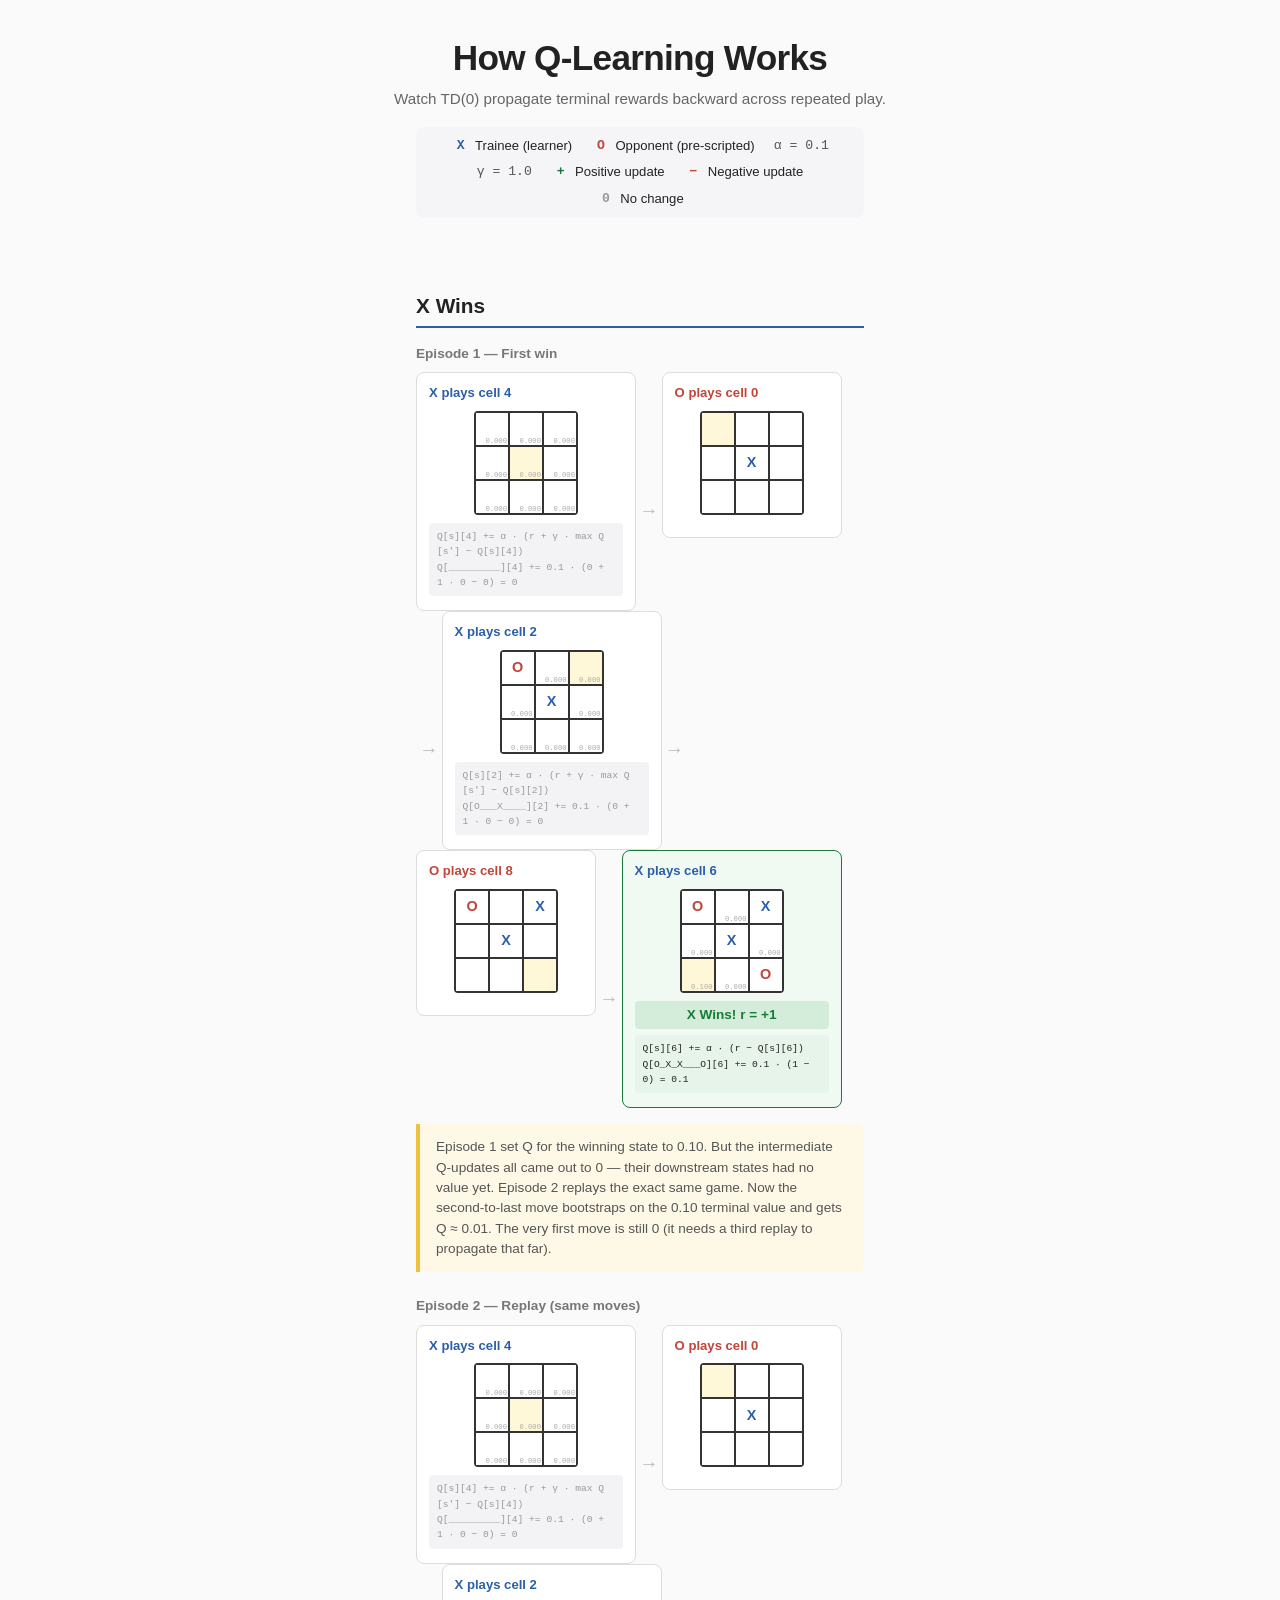
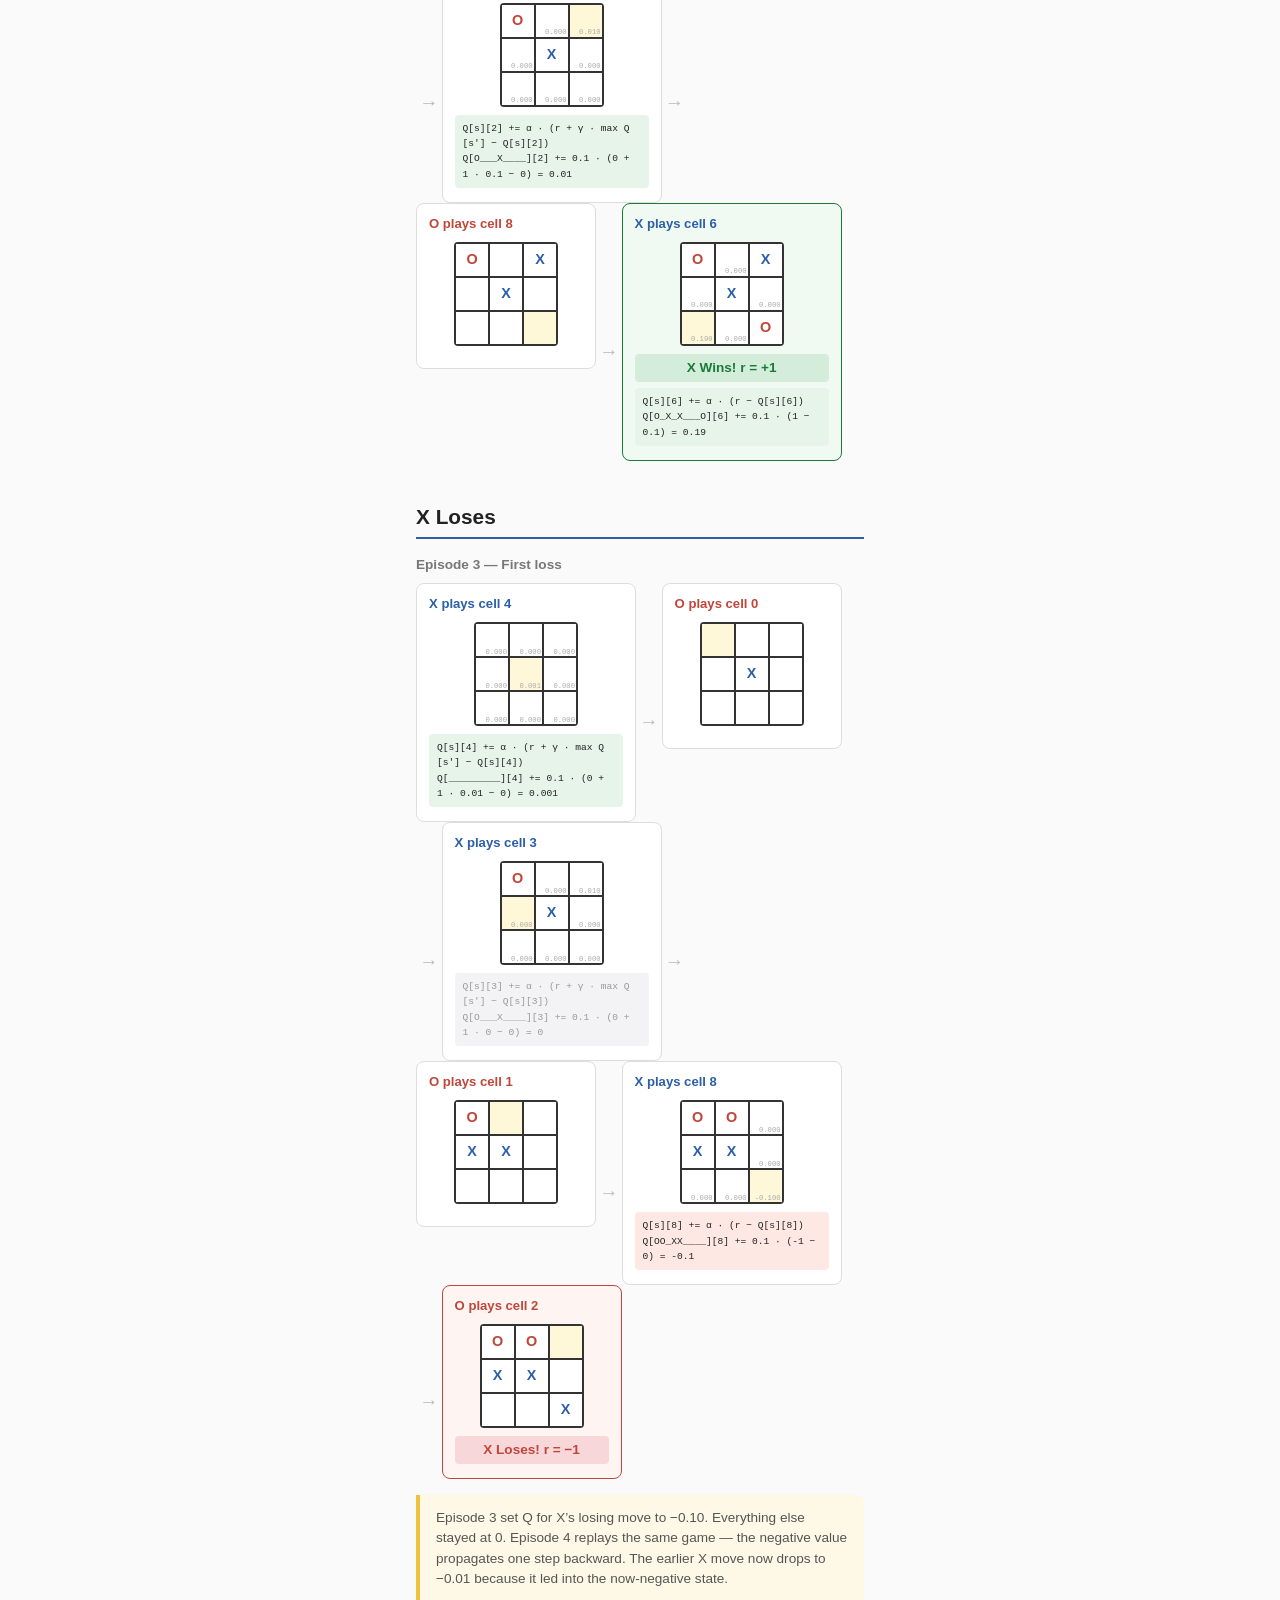
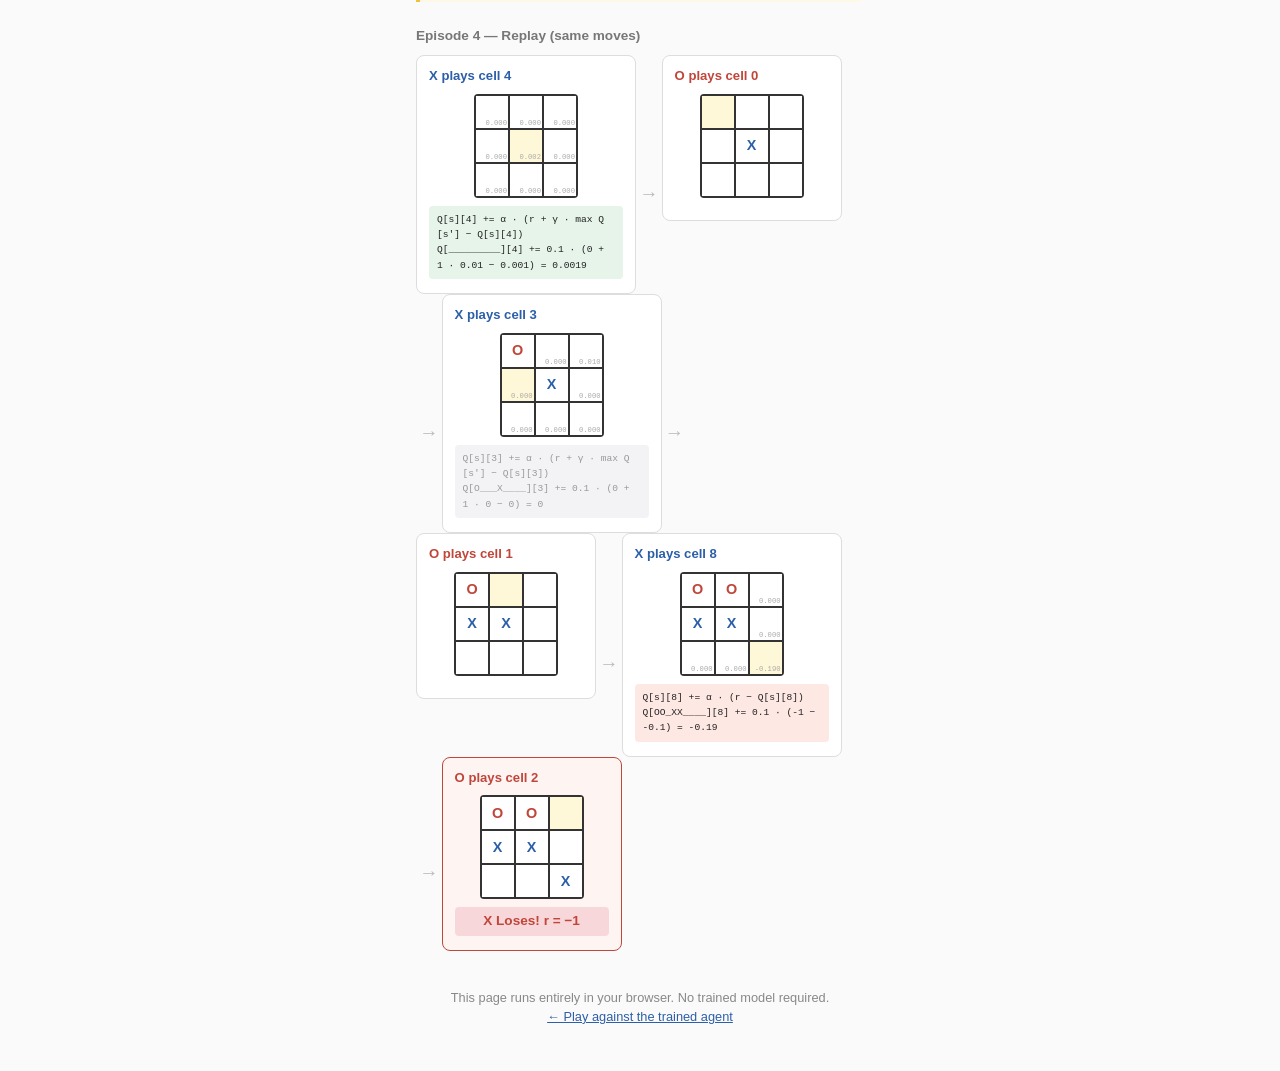
==== rl-ttt/web/ql-demo.html @ 16463ef4 "rl-ttt: add Q-learning demo web UI with 4 pre-scripted episodes" ====
<!DOCTYPE html>
<html lang="en">
<head>
  <meta charset="utf-8">
  <title>How Q-Learning Works — rl-ttt</title>
  <meta name="viewport" content="width=device-width, initial-scale=1">
  <link rel="stylesheet" href="style.css">
  <link rel="stylesheet" href="ql-demo.css">
</head>
<body>
  <header>
    <h1>How Q-Learning Works</h1>
    <p class="subtitle">Watch TD(0) propagate terminal rewards backward across repeated play.</p>
  </header>

  <main>
    <section class="legend">
      <div class="legend-item"><span class="legend-swatch x">X</span> Trainee (learner)</div>
      <div class="legend-item"><span class="legend-swatch o">O</span> Opponent (pre-scripted)</div>
      <div class="legend-item"><span class="legend-param">&alpha; = 0.1</span></div>
      <div class="legend-item"><span class="legend-param">&gamma; = 1.0</span></div>
      <div class="legend-item"><span class="legend-swatch pos">+</span> Positive update</div>
      <div class="legend-item"><span class="legend-swatch neg">−</span> Negative update</div>
      <div class="legend-item"><span class="legend-swatch zero">0</span> No change</div>
    </section>

    <div id="episodes"><!-- JS-populated --></div>
  </main>

  <footer>
    <p>
      This page runs entirely in your browser. No trained model required.<br>
      <a href="index.html">&larr; Play against the trained agent</a>
    </p>
  </footer>

  <script src="ql-demo.js"></script>
</body>
</html>
---- rl-ttt/web/style.css ----
/* rl-ttt web UI — plain CSS, no framework. */

* {
  box-sizing: border-box;
}

html, body {
  margin: 0;
  padding: 0;
}

body {
  font-family: -apple-system, BlinkMacSystemFont, "Segoe UI", Roboto,
               "Helvetica Neue", Arial, sans-serif;
  background: #fafafa;
  color: #222;
  line-height: 1.5;
  min-height: 100vh;
  display: flex;
  flex-direction: column;
  align-items: center;
}

header {
  text-align: center;
  margin: 2rem 1rem 1rem;
}

header h1 {
  font-size: 2.2rem;
  margin: 0 0 0.2rem;
  letter-spacing: -0.02em;
}

.subtitle {
  margin: 0;
  color: #666;
  font-size: 0.95rem;
}

main {
  width: 100%;
  max-width: 480px;
  padding: 0 1rem;
  display: flex;
  flex-direction: column;
  align-items: stretch;
}

/* --- controls row --- */
.controls {
  display: flex;
  justify-content: space-between;
  align-items: center;
  gap: 1rem;
  margin: 0 0 1rem;
}

#turn {
  font-size: 1rem;
  font-weight: 500;
}

#turn.tx { color: #2c5fa8; }
#turn.to { color: #c0463a; }

.control {
  display: flex;
  align-items: center;
  gap: 0.5rem;
  font-size: 0.95rem;
}

select, button {
  font: inherit;
  padding: 0.4rem 0.7rem;
  border: 1px solid #ccc;
  border-radius: 6px;
  background: white;
  cursor: pointer;
}

button {
  background: #2c5fa8;
  color: white;
  border: 1px solid #2c5fa8;
  font-weight: 600;
}

button:hover {
  background: #1f4a8a;
}

button:disabled {
  background: #b8c4d4;
  border-color: #b8c4d4;
  cursor: not-allowed;
}

select:disabled {
  background: #eee;
  color: #888;
  cursor: not-allowed;
}

/* --- board --- */
.board {
  display: grid;
  grid-template-columns: repeat(3, 1fr);
  grid-template-rows: repeat(3, 1fr);
  gap: 6px;
  background: #333;
  border: 3px solid #333;
  border-radius: 8px;
  aspect-ratio: 1 / 1;
  width: 100%;
  margin: 0 0 1rem;
  user-select: none;
}

.cell {
  background: white;
  display: flex;
  align-items: center;
  justify-content: center;
  position: relative;
  font-size: 2.8rem;
  font-weight: 700;
  cursor: default;
  transition: background 0.15s;
}

.cell.clickable {
  cursor: pointer;
}

.cell.clickable:hover {
  background: #f0f4fa;
}

.cell .piece {
  line-height: 1;
}

.cell .qval {
  font-size: 1.2rem;
  font-weight: 400;
  font-family: ui-monospace, SFMono-Regular, "SF Mono", Menlo, Consolas, monospace;
}

.cell .qval.x { color: #2c5fa8; }
.cell .qval.o { color: #c0463a; }

.cell.x .piece { color: #2c5fa8; }
.cell.o .piece { color: #c0463a; }

.cell.last-move {
  background: #fff8d8;
}

.cell.last-move.x { background: #d8e6f7; }
.cell.last-move.o { background: #f5d6d2; }

/* --- caption + stats --- */
.caption {
  text-align: center;
  font-size: 0.8rem;
  color: #777;
  margin: 0 0 1rem;
}

.stats {
  display: grid;
  grid-template-columns: repeat(2, 1fr);
  gap: 0.5rem;
  margin: 0 0 2rem;
  padding: 0.7rem;
  background: #f1f1f3;
  border-radius: 8px;
  font-size: 0.85rem;
}

.stats div {
  text-align: center;
}

.stats dt {
  font-size: 0.7rem;
  color: #777;
  text-transform: uppercase;
  letter-spacing: 0.04em;
  margin: 0;
}

.stats dd {
  margin: 0.2rem 0 0;
  font-weight: 600;
  font-family: ui-monospace, SFMono-Regular, Menlo, Consolas, monospace;
}

/* --- footer --- */
footer {
  margin: 1rem 0 2rem;
  padding: 0 1rem;
  text-align: center;
  font-size: 0.8rem;
  color: #888;
}

footer code {
  background: #eee;
  padding: 0.1rem 0.3rem;
  border-radius: 3px;
  font-size: 0.85rem;
}
---- rl-ttt/web/ql-demo.css ----
/* Q-learning demo — styling for episode comic strips */

.legend {
  display: flex;
  flex-wrap: wrap;
  gap: 0.4rem 1.2rem;
  justify-content: center;
  margin: 0 0 2rem;
  padding: 0.6rem 1rem;
  background: #f5f5f7;
  border-radius: 8px;
  font-size: 0.82rem;
}

.legend-item {
  display: flex;
  align-items: center;
  gap: 0.3rem;
}

.legend-swatch {
  display: inline-block;
  min-width: 1.2rem;
  text-align: center;
  font-weight: 700;
  font-family: ui-monospace, SFMono-Regular, Menlo, Consolas, monospace;
}

.legend-swatch.x  { color: #2c5fa8; }
.legend-swatch.o  { color: #c0463a; }
.legend-swatch.pos { color: #1a7a3a; }
.legend-swatch.neg { color: #c0463a; }
.legend-swatch.zero { color: #999; }

.legend-param {
  font-family: ui-monospace, SFMono-Regular, Menlo, Consolas, monospace;
  color: #555;
}

/* Chapter heading */
.chapter-heading {
  margin: 2.5rem 0 0.5rem;
  padding-bottom: 0.3rem;
  border-bottom: 2px solid #2c5fa8;
  font-size: 1.3rem;
  font-weight: 700;
}

/* Episode label */
.episode-label {
  font-size: 0.85rem;
  color: #777;
  margin: 1rem 0 0.5rem;
  font-weight: 600;
}

/* Horizontal row of move cards */
.episode-row {
  display: flex;
  gap: 0;
  align-items: flex-start;
  margin: 0 0 0.5rem;
  flex-wrap: wrap;
}

/* Arrow between move cards */
.episode-arrow {
  display: flex;
  align-items: center;
  justify-content: center;
  min-width: 1.5rem;
  padding: 0 0.2rem;
  font-size: 1.2rem;
  color: #bbb;
  flex-shrink: 0;
  align-self: stretch;
  padding-top: 2.5rem;
}

/* Individual move card */
.move-card {
  border: 1px solid #ddd;
  border-radius: 8px;
  padding: 10px 12px 14px;
  min-width: 180px;
  max-width: 220px;
  background: white;
  flex-shrink: 0;
}

.move-card.term-win {
  border-color: #1a7a3a;
  background: #f0faf2;
}

.move-card.term-loss {
  border-color: #c0463a;
  background: #fef5f3;
}

.move-card-header {
  display: flex;
  align-items: center;
  gap: 0.4rem;
  margin: 0 0 8px;
  font-size: 0.82rem;
  font-weight: 600;
}

.move-card-header .x-move { color: #2c5fa8; }
.move-card-header .o-move { color: #c0463a; }

/* Mini board inside a move card */
.mini-board {
  display: grid;
  grid-template-columns: repeat(3, 2rem);
  grid-template-rows: repeat(3, 2rem);
  gap: 2px;
  background: #333;
  padding: 2px;
  border-radius: 4px;
  width: fit-content;
  margin: 0 auto 8px;
}

.mini-cell {
  background: white;
  display: flex;
  align-items: center;
  justify-content: center;
  font-size: 0.9rem;
  font-weight: 700;
  position: relative;
}

.mini-cell.x { color: #2c5fa8; }
.mini-cell.o { color: #c0463a; }

.mini-cell .mini-qval {
  position: absolute;
  bottom: 0;
  right: 1px;
  font-size: 0.45rem;
  font-weight: 400;
  font-family: ui-monospace, SFMono-Regular, Menlo, Consolas, monospace;
  color: #aaa;
  line-height: 1;
}

.mini-cell.last-action {
  background: #fff8d8;
}

/* Q-update formula block */
.q-update {
  margin-top: 6px;
  padding: 6px 8px;
  background: #f8f8fa;
  border-radius: 4px;
  font-family: ui-monospace, SFMono-Regular, Menlo, Consolas, monospace;
  font-size: 0.6rem;
  line-height: 1.6;
  word-break: break-all;
}

.q-update.pos { background: #e6f4ea; }
.q-update.neg { background: #fde8e4; }
.q-update.zero { background: #f3f3f5; color: #999; }

.q-update .term-highlight {
  background: #d4edda;
  padding: 0 2px;
  border-radius: 2px;
  font-weight: 700;
}

/* Terminal outcome banner */
.term-outcome {
  margin-top: 6px;
  padding: 4px 8px;
  border-radius: 4px;
  font-weight: 700;
  font-size: 0.85rem;
  text-align: center;
}

.term-outcome.win {
  background: #d4edda;
  color: #1a7a3a;
}

.term-outcome.loss {
  background: #f8d7da;
  color: #c0463a;
}

/* Bridge annotation between episodes */
.bridge {
  margin: 1rem 0 1.5rem;
  padding: 0.8rem 1rem;
  background: #fef9e7;
  border-left: 4px solid #f0c040;
  border-radius: 0 6px 6px 0;
  font-size: 0.85rem;
  color: #555;
  line-height: 1.5;
}

/* Footer cross-link */
footer a {
  color: #2c5fa8;
}
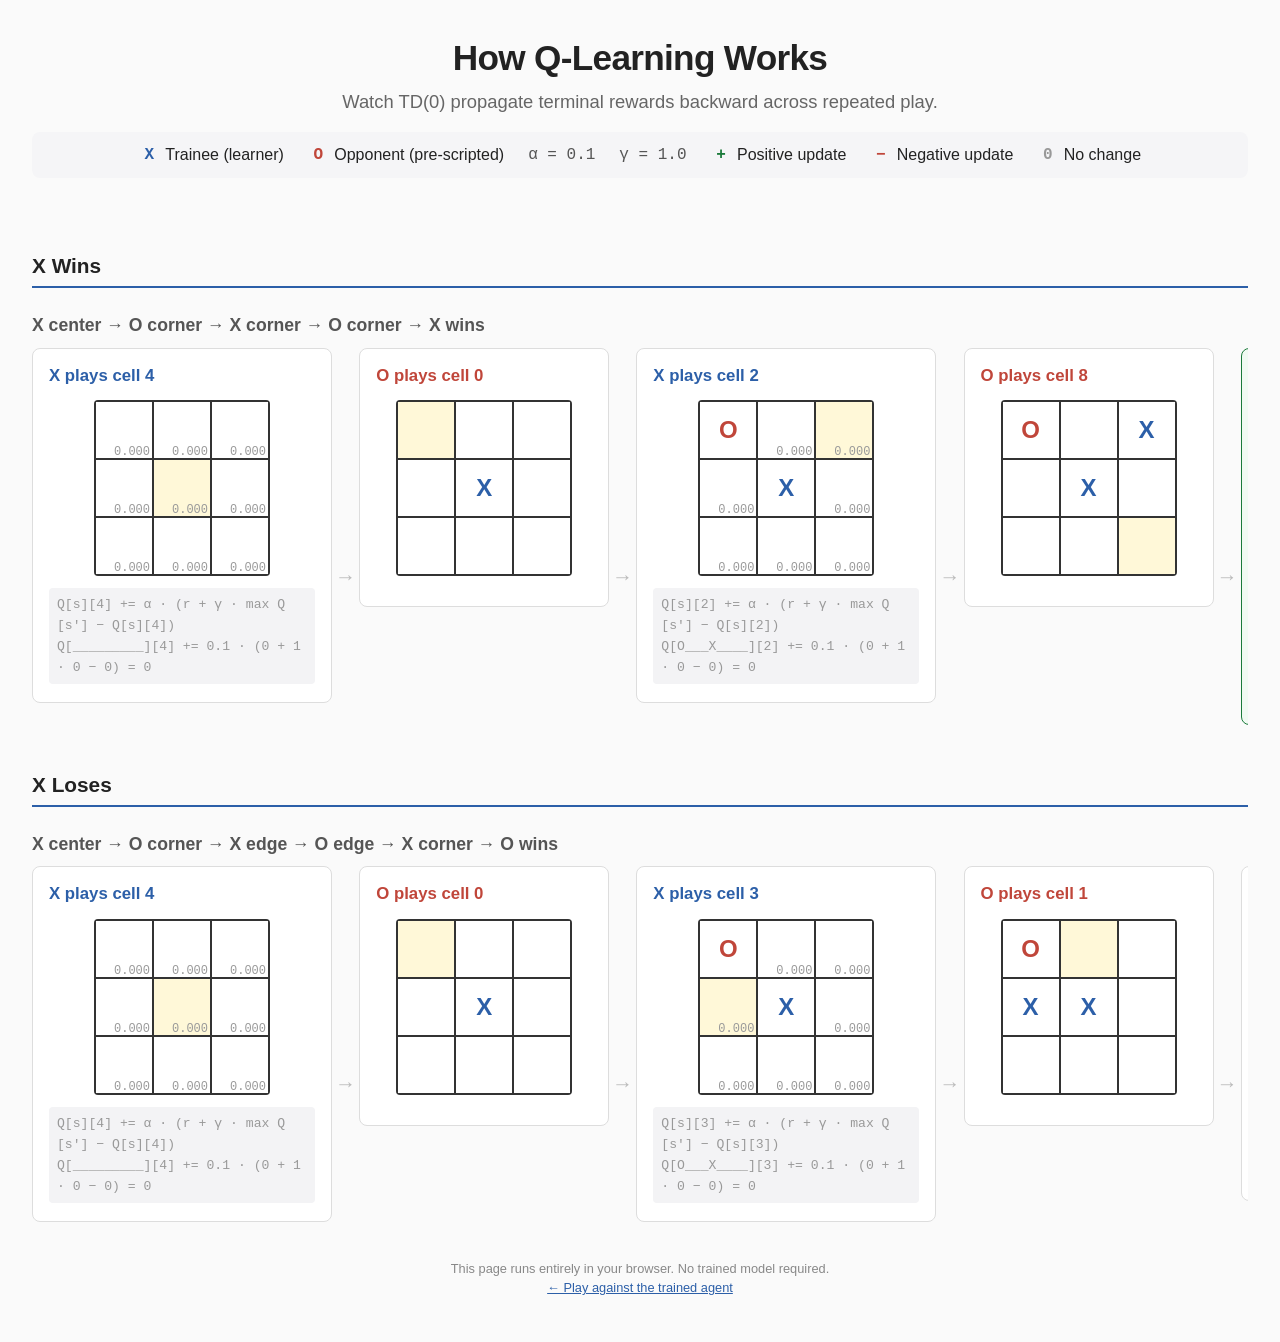
==== commit 44374647: "fix: widen ql-demo layout, double board size, increase font sizes" ====
--- a/rl-ttt/web/ql-demo.html
+++ b/rl-ttt/web/ql-demo.html
@@ -13,7 +13,7 @@
     <p class="subtitle">Watch TD(0) propagate terminal rewards backward across repeated play.</p>
   </header>
 
-  <main>
+  <main class="demo-main">
     <section class="legend">
       <div class="legend-item"><span class="legend-swatch x">X</span> Trainee (learner)</div>
       <div class="legend-item"><span class="legend-swatch o">O</span> Opponent (pre-scripted)</div>
--- a/rl-ttt/web/ql-demo.css
+++ b/rl-ttt/web/ql-demo.css
@@ -1,26 +1,38 @@
 /* Q-learning demo — styling for episode comic strips */
 
+/* Override the narrow main from style.css — full width */
+.demo-main {
+  max-width: none;
+  padding: 0 2rem;
+}
+
+/* Larger subtitle */
+.subtitle {
+  font-size: 1.15rem;
+}
+
+/* Legend */
 .legend {
   display: flex;
   flex-wrap: wrap;
-  gap: 0.4rem 1.2rem;
+  gap: 0.5rem 1.5rem;
   justify-content: center;
   margin: 0 0 2rem;
-  padding: 0.6rem 1rem;
+  padding: 0.7rem 1.2rem;
   background: #f5f5f7;
   border-radius: 8px;
-  font-size: 0.82rem;
+  font-size: 1rem;
 }
 
 .legend-item {
   display: flex;
   align-items: center;
-  gap: 0.3rem;
+  gap: 0.35rem;
 }
 
 .legend-swatch {
   display: inline-block;
-  min-width: 1.2rem;
+  min-width: 1.3rem;
   text-align: center;
   font-weight: 700;
   font-family: ui-monospace, SFMono-Regular, Menlo, Consolas, monospace;
@@ -48,19 +60,21 @@
 
 /* Episode label */
 .episode-label {
-  font-size: 0.85rem;
-  color: #777;
-  margin: 1rem 0 0.5rem;
+  font-size: 1.1rem;
+  color: #555;
+  margin: 1.5rem 0 0.6rem;
   font-weight: 600;
 }
 
-/* Horizontal row of move cards */
+/* Horizontal row of move cards — single line, scroll if needed */
 .episode-row {
   display: flex;
   gap: 0;
   align-items: flex-start;
-  margin: 0 0 0.5rem;
-  flex-wrap: wrap;
+  margin: 0 0 0.3rem;
+  flex-wrap: nowrap;
+  overflow-x: auto;
+  padding-bottom: 4px;
 }
 
 /* Arrow between move cards */
@@ -68,22 +82,22 @@
   display: flex;
   align-items: center;
   justify-content: center;
-  min-width: 1.5rem;
+  min-width: 1.2rem;
   padding: 0 0.2rem;
-  font-size: 1.2rem;
+  font-size: 1.3rem;
   color: #bbb;
   flex-shrink: 0;
   align-self: stretch;
-  padding-top: 2.5rem;
+  padding-top: 5rem;
 }
 
 /* Individual move card */
 .move-card {
   border: 1px solid #ddd;
   border-radius: 8px;
-  padding: 10px 12px 14px;
-  min-width: 180px;
-  max-width: 220px;
+  padding: 14px 16px 18px;
+  min-width: 250px;
+  max-width: 300px;
   background: white;
   flex-shrink: 0;
 }
@@ -102,25 +116,25 @@
   display: flex;
   align-items: center;
   gap: 0.4rem;
-  margin: 0 0 8px;
-  font-size: 0.82rem;
+  margin: 0 0 12px;
+  font-size: 1.05rem;
   font-weight: 600;
 }
 
 .move-card-header .x-move { color: #2c5fa8; }
 .move-card-header .o-move { color: #c0463a; }
 
-/* Mini board inside a move card */
+/* Mini board — 3x original area (~3.5rem per cell) */
 .mini-board {
   display: grid;
-  grid-template-columns: repeat(3, 2rem);
-  grid-template-rows: repeat(3, 2rem);
+  grid-template-columns: repeat(3, 3.5rem);
+  grid-template-rows: repeat(3, 3.5rem);
   gap: 2px;
   background: #333;
   padding: 2px;
   border-radius: 4px;
   width: fit-content;
-  margin: 0 auto 8px;
+  margin: 0 auto 12px;
 }
 
 .mini-cell {
@@ -128,7 +142,7 @@
   display: flex;
   align-items: center;
   justify-content: center;
-  font-size: 0.9rem;
+  font-size: 1.5rem;
   font-weight: 700;
   position: relative;
 }
@@ -139,11 +153,11 @@
 .mini-cell .mini-qval {
   position: absolute;
   bottom: 0;
-  right: 1px;
-  font-size: 0.45rem;
+  right: 2px;
+  font-size: 0.75rem;
   font-weight: 400;
   font-family: ui-monospace, SFMono-Regular, Menlo, Consolas, monospace;
-  color: #aaa;
+  color: #999;
   line-height: 1;
 }
 
@@ -153,12 +167,12 @@
 
 /* Q-update formula block */
 .q-update {
-  margin-top: 6px;
+  margin-top: 8px;
   padding: 6px 8px;
   background: #f8f8fa;
   border-radius: 4px;
   font-family: ui-monospace, SFMono-Regular, Menlo, Consolas, monospace;
-  font-size: 0.6rem;
+  font-size: 0.82rem;
   line-height: 1.6;
   word-break: break-all;
 }
@@ -176,11 +190,11 @@
 
 /* Terminal outcome banner */
 .term-outcome {
-  margin-top: 6px;
+  margin-top: 8px;
   padding: 4px 8px;
   border-radius: 4px;
   font-weight: 700;
-  font-size: 0.85rem;
+  font-size: 1.1rem;
   text-align: center;
 }
 
@@ -201,9 +215,9 @@
   background: #fef9e7;
   border-left: 4px solid #f0c040;
   border-radius: 0 6px 6px 0;
-  font-size: 0.85rem;
+  font-size: 1rem;
   color: #555;
-  line-height: 1.5;
+  line-height: 1.6;
 }
 
 /* Footer cross-link */
